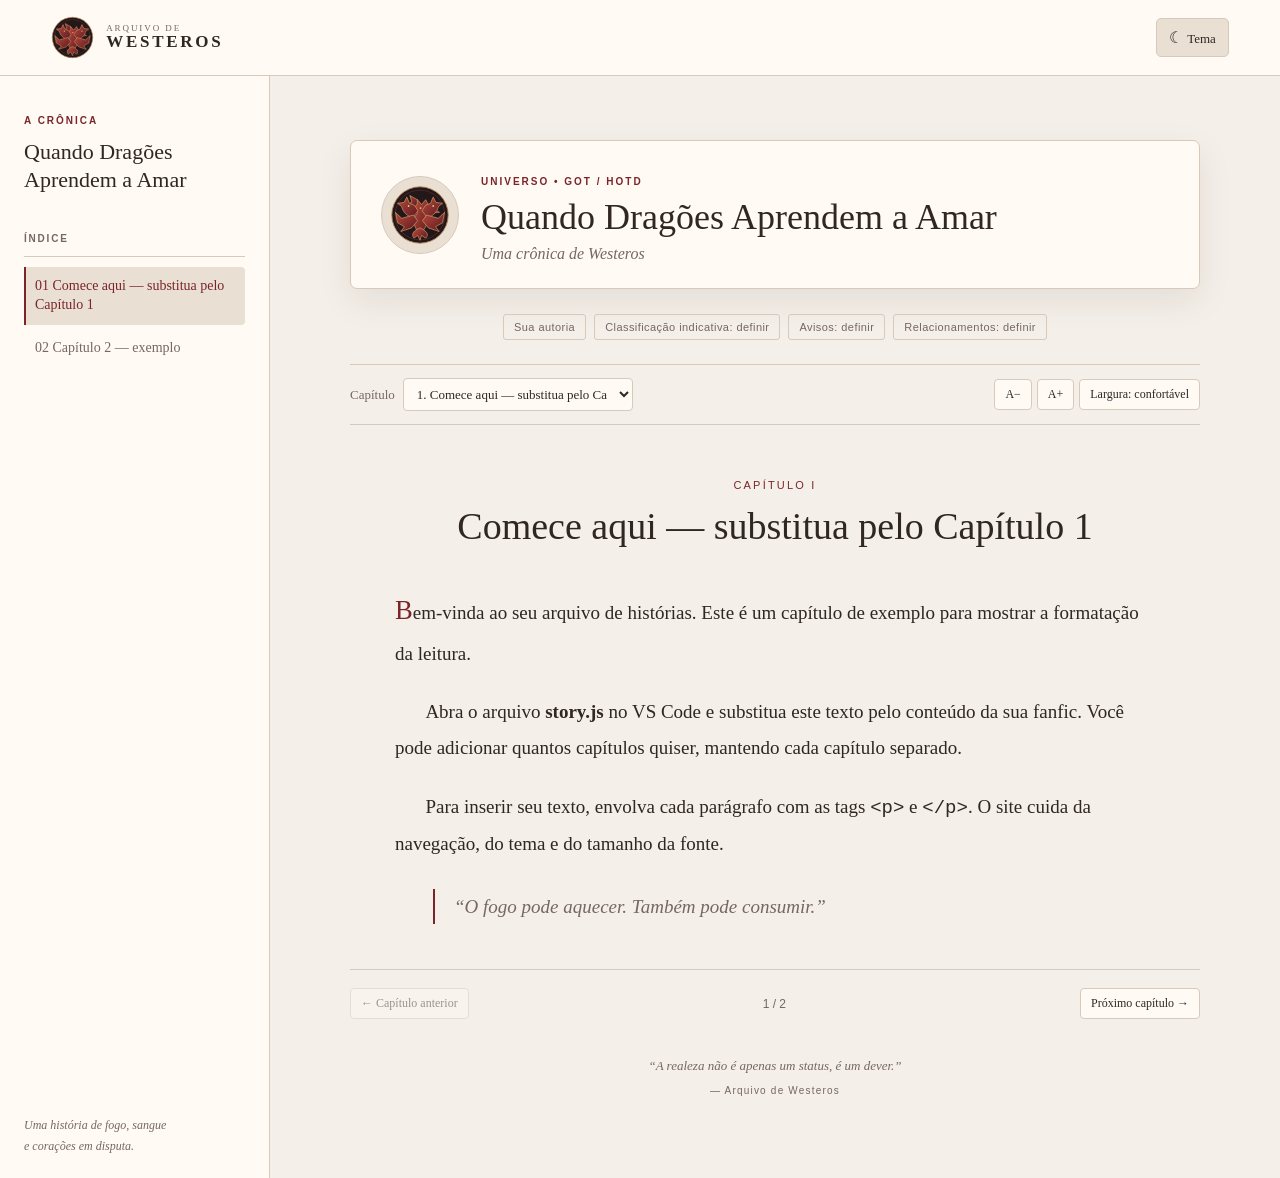
==== saoteros_fic/index.html @ bcd96b98 "fisrt_commit" ====
<!DOCTYPE html>
<html lang="pt-BR">
<head>
  <meta charset="UTF-8">
  <meta name="viewport" content="width=device-width, initial-scale=1.0">
  <meta name="theme-color" content="#241719">
  <meta name="description" content="Uma biblioteca de histórias ambientadas em Westeros.">
  <title>Quando Dragões Aprendem a Amar — Arquivo de Westeros</title>
  <link rel="icon" href="assets/targaryen-sigil.svg" type="image/svg+xml">
  <link rel="stylesheet" href="styles.css">
</head>
<body>
  <header class="site-header">
    <a class="brand" href="#" aria-label="Página inicial">
      <img src="assets/targaryen-sigil.svg" alt="" class="sigil">
      <span><small>ARQUIVO DE</small><strong>WESTEROS</strong></span>
    </a>
    <div class="header-actions">
      <button id="themeToggle" class="icon-button" type="button" aria-label="Alternar tema" title="Alternar tema">☾ <span>Tema</span></button>
      <button id="contentsToggle" class="icon-button mobile-only" type="button" aria-expanded="false">☰ <span>Capítulos</span></button>
    </div>
  </header>

  <main class="layout">
    <aside class="sidebar" id="sidebar">
      <div class="sidebar-heading">
        <span class="eyebrow">A CRÔNICA</span>
        <h2 id="sidebarTitle">Quando Dragões<br>Aprendem a Amar</h2>
      </div>
      <nav aria-label="Capítulos">
        <h3>ÍNDICE</h3>
        <ol id="chapterList" class="chapter-list"></ol>
      </nav>
      <div class="sidebar-foot">Uma história de fogo, sangue<br>e corações em disputa.</div>
    </aside>

    <section class="reading-area">
      <div class="story-banner">
        <div class="banner-symbol"><img src="assets/targaryen-sigil.svg" alt="Emblema estilizado de dragão de três cabeças"></div>
        <div>
          <p class="eyebrow" id="storyFandom">UNIVERSO • GOT / HOTD</p>
          <h1 id="storyTitle">Quando Dragões Aprendem a Amar</h1>
          <p class="story-subtitle" id="storySubtitle">Uma crônica de Westeros</p>
        </div>
      </div>

      <div class="story-meta" id="storyMeta"></div>
      <div class="reader-toolbar">
        <div class="chapter-select-wrap">
          <label for="chapterSelect">Capítulo</label>
          <select id="chapterSelect"></select>
        </div>
        <div class="reading-controls">
          <button id="fontDown" type="button" aria-label="Diminuir fonte">A−</button>
          <button id="fontUp" type="button" aria-label="Aumentar fonte">A+</button>
          <button id="widthToggle" type="button" aria-pressed="false">Largura: confortável</button>
        </div>
      </div>

      <article class="chapter">
        <div class="chapter-kicker" id="chapterKicker">CAPÍTULO I</div>
        <h2 id="chapterTitle">Prólogo</h2>
        <div class="chapter-content" id="chapterContent"></div>
      </article>

      <nav class="chapter-navigation" aria-label="Navegação entre capítulos">
        <button id="prevChapter" type="button">← Capítulo anterior</button>
        <span id="chapterCounter">1 / 1</span>
        <button id="nextChapter" type="button">Próximo capítulo →</button>
      </nav>
      <footer class="reader-footer">“A realeza não é apenas um status, é um dever.”<br><span>— Arquivo de Westeros</span></footer>
    </section>
  </main> 
  <script src="story.js"></script>
  <script src="app.js"></script>
</body>
</html>
---- saoteros_fic/styles.css ----
:root {
  --bg: #f4efe8; --surface: #fffaf3; --surface-2: #e9dfd3; --text: #302725;
  --muted: #766761; --accent: #7b252b; --accent-2: #a44b40; --border: #d8c9bb;
  --shadow: 0 12px 35px rgba(44, 23, 22, .08); --reader-size: 19px;
}
[data-theme="dark"] {
  --bg: #171314; --surface: #211a1b; --surface-2: #2b2223; --text: #e8ddd1;
  --muted: #b5a39a; --accent: #c16a61; --accent-2: #df9587; --border: #493637;
  --shadow: 0 12px 35px rgba(0, 0, 0, .2);
}
* { box-sizing: border-box; }
html { scroll-behavior: smooth; }
body { margin: 0; background: var(--bg); color: var(--text); font-family: Georgia, "Times New Roman", serif; transition: background .2s, color .2s; }
button, select { font: inherit; }
button { cursor: pointer; }
.site-header { height: 76px; display:flex; justify-content:space-between; align-items:center; padding: 0 clamp(18px, 4vw, 56px); background: var(--surface); border-bottom: 1px solid var(--border); }
.brand { display:flex; gap:12px; align-items:center; color:var(--text); text-decoration:none; }
.sigil { width:43px; height:43px; }
.brand span { display:flex; flex-direction:column; line-height:1.05; letter-spacing:.12em; }
.brand small { font-size:9px; color:var(--muted); }
.brand strong { font-size:17px; letter-spacing:.16em; }
.header-actions { display:flex; gap:8px; }
.icon-button { border:1px solid var(--border); background:var(--surface-2); color:var(--text); padding:9px 12px; border-radius:5px; }
.icon-button span { font-size:13px; }
.mobile-only { display:none; }
.layout { display:grid; grid-template-columns: 270px minmax(0, 1fr); max-width:1440px; margin:0 auto; min-height:calc(100vh - 76px); }
.sidebar { background:var(--surface); border-right:1px solid var(--border); padding:34px 24px 24px; display:flex; flex-direction:column; }
.eyebrow { color:var(--accent); font-size:10px; letter-spacing:.2em; font-family:Arial,sans-serif; font-weight:bold; }
.sidebar-heading h2 { font-size:22px; font-weight:normal; line-height:1.25; margin:10px 0 30px; }
.sidebar nav h3 { font-family:Arial,sans-serif; font-size:10px; letter-spacing:.18em; color:var(--muted); border-bottom:1px solid var(--border); padding-bottom:12px; }
.chapter-list { list-style:none; padding:0; margin:0; }
.chapter-list li { margin:4px 0; }
.chapter-list button { width:100%; text-align:left; background:transparent; border:0; border-left:2px solid transparent; color:var(--muted); padding:10px 9px; font-size:14px; line-height:1.35; border-radius:0 4px 4px 0; }
.chapter-list button:hover { color:var(--text); background:var(--surface-2); }
.chapter-list button.active { border-left-color:var(--accent); color:var(--accent); background:var(--surface-2); }
.sidebar-foot { margin-top:auto; padding-top:30px; color:var(--muted); font-size:12px; line-height:1.7; font-style:italic; }
.reading-area { padding:clamp(24px, 5vw, 64px); min-width:0; }
.story-banner { display:flex; align-items:center; gap:22px; max-width:850px; margin:0 auto 25px; padding:25px 30px; background:var(--surface); border:1px solid var(--border); border-radius:7px; box-shadow:var(--shadow); }
.banner-symbol { width:78px; min-width:78px; height:78px; display:grid; place-items:center; border:1px solid var(--border); border-radius:50%; background:var(--surface-2); }
.banner-symbol img { width:60px; height:60px; }
.story-banner h1 { margin:8px 0 7px; font-size:clamp(24px, 3vw, 36px); font-weight:normal; line-height:1.15; }
.story-subtitle { color:var(--muted); margin:0; font-style:italic; }
.story-meta { display:flex; flex-wrap:wrap; gap:8px; justify-content:center; max-width:850px; margin:0 auto 24px; }
.meta-chip { border:1px solid var(--border); color:var(--muted); border-radius:3px; padding:6px 10px; font:11px Arial,sans-serif; letter-spacing:.04em; }
.reader-toolbar { max-width:850px; margin:0 auto; display:flex; justify-content:space-between; align-items:center; gap:12px; padding:13px 0; border-top:1px solid var(--border); border-bottom:1px solid var(--border); }
.chapter-select-wrap { display:flex; align-items:center; gap:8px; color:var(--muted); font-size:13px; }
select { background:var(--surface); color:var(--text); border:1px solid var(--border); padding:7px 9px; border-radius:4px; max-width:230px; }
.reading-controls { display:flex; gap:5px; }
.reading-controls button, .chapter-navigation button { background:var(--surface); color:var(--text); border:1px solid var(--border); border-radius:4px; padding:7px 10px; font-size:12px; }
.reading-controls button:hover, .chapter-navigation button:hover { border-color:var(--accent); color:var(--accent); }
.chapter { max-width:760px; margin:54px auto 35px; }
.wide-reader .chapter { max-width:980px; }
.chapter-kicker { text-align:center; color:var(--accent); font:11px Arial,sans-serif; letter-spacing:.2em; }
.chapter h2 { text-align:center; font-size:clamp(27px, 3vw, 38px); font-weight:normal; margin:13px 0 38px; }
.chapter-content { font-size:var(--reader-size); line-height:1.85; }
.chapter-content p { margin:0 0 1.25em; text-indent:1.6em; }
.chapter-content p:first-child { text-indent:0; }
.chapter-content p:first-child:first-letter { font-size:1.4em; color:var(--accent); }
.chapter-content h3 { font-weight:normal; text-align:center; margin:2em 0 1em; color:var(--accent); }
.chapter-content blockquote { margin:1.5em 2em; color:var(--muted); font-style:italic; border-left:2px solid var(--accent); padding-left:1em; }
.chapter-navigation { max-width:850px; margin:45px auto 0; display:flex; align-items:center; justify-content:space-between; gap:10px; border-top:1px solid var(--border); padding-top:18px; }
.chapter-navigation span { color:var(--muted); font:12px Arial,sans-serif; }
.reader-footer { text-align:center; color:var(--muted); font-style:italic; font-size:13px; line-height:1.8; padding:35px 0 15px; }
.reader-footer span { font:10px Arial,sans-serif; letter-spacing:.12em; }
@media (max-width: 800px) {
  .layout { grid-template-columns:1fr; }
  .sidebar { display:none; position:absolute; z-index:5; left:0; right:0; top:76px; max-height:70vh; overflow:auto; border-right:0; border-bottom:1px solid var(--border); box-shadow:var(--shadow); }
  .sidebar.open { display:flex; }
  .mobile-only { display:inline-block; }
  .reading-area { padding:22px 16px; }
  .story-banner { padding:20px; gap:14px; }
  .banner-symbol { width:58px; min-width:58px; height:58px; }
  .banner-symbol img { width:46px; height:46px; }
  .reader-toolbar { align-items:flex-start; flex-direction:column; }
  .reading-controls { flex-wrap:wrap; }
  .chapter { margin-top:38px; }
  .chapter-navigation button { max-width:44%; }
}
@media (max-width:430px) {
  .brand strong { font-size:14px; }
  .brand .sigil { width:35px; height:35px; }
  .story-banner { align-items:flex-start; }
  .banner-symbol { display:none; }
  .chapter-select-wrap { flex-wrap:wrap; }
}
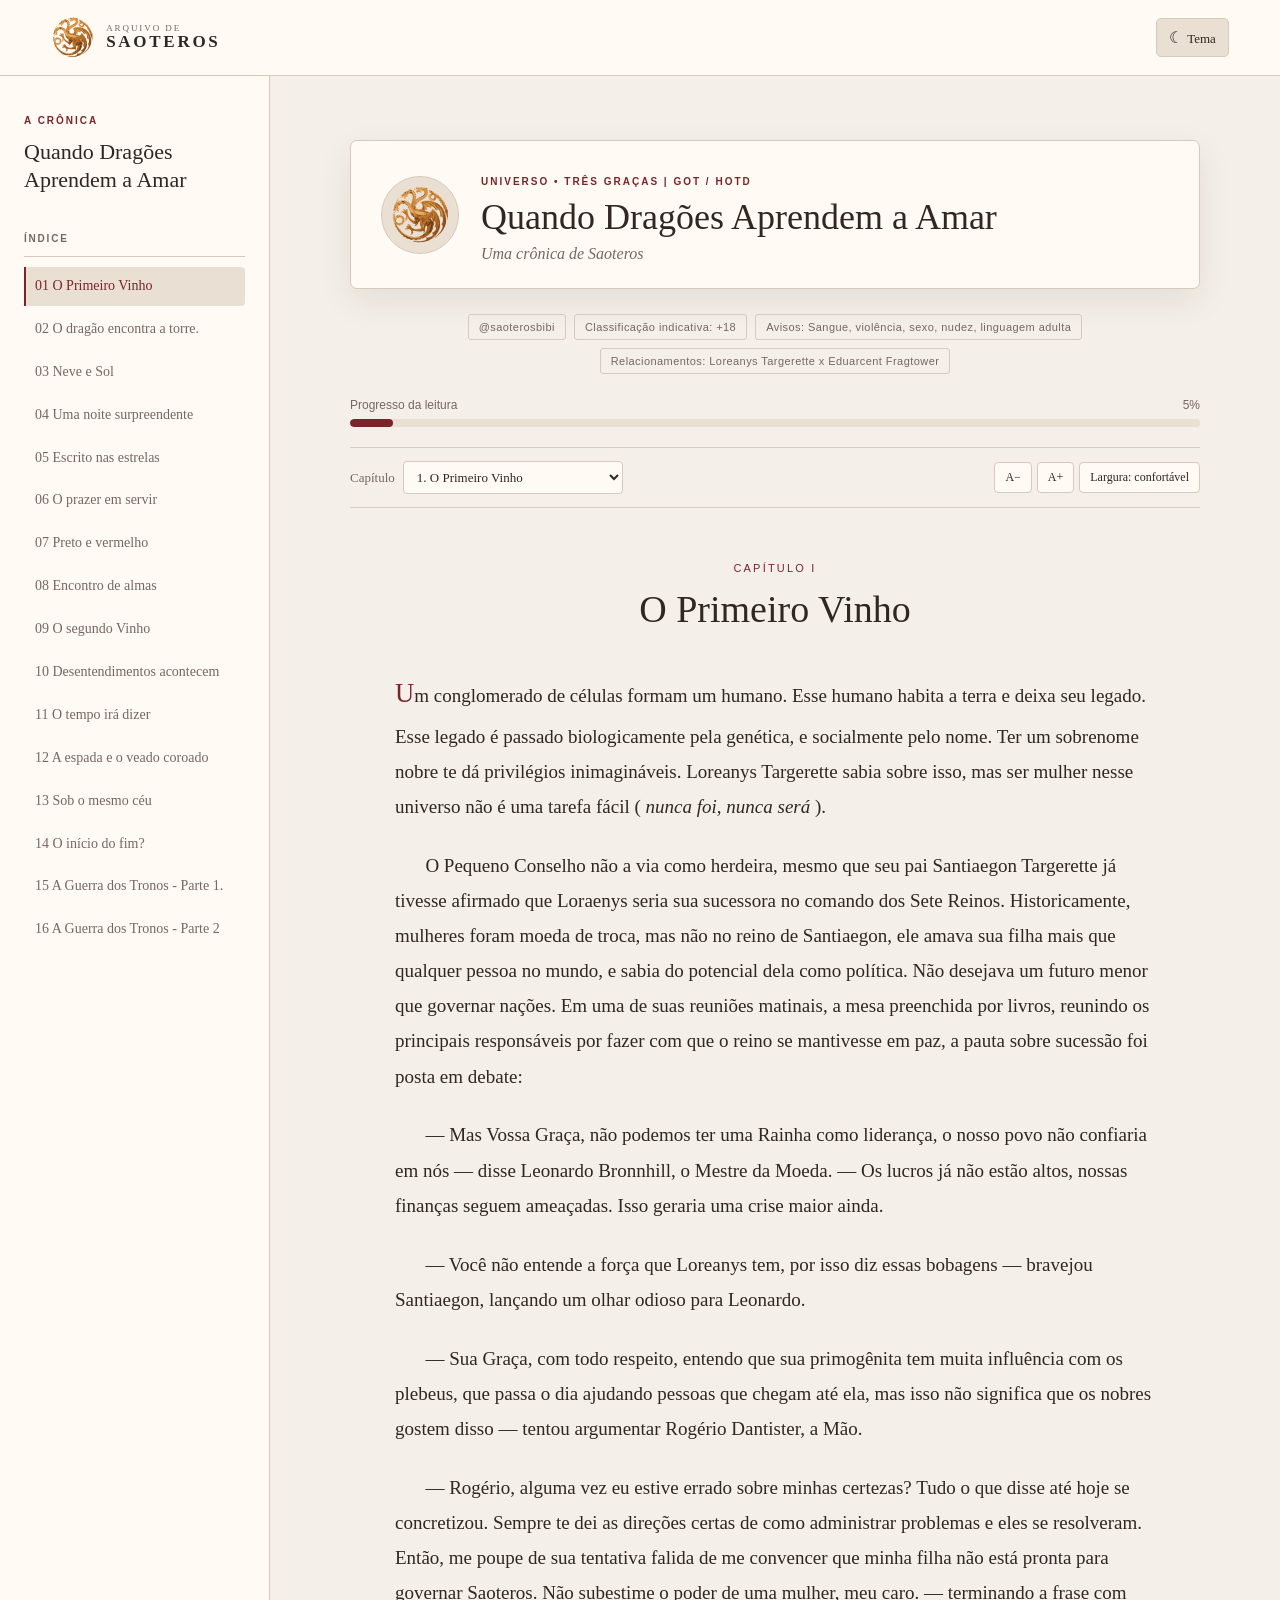
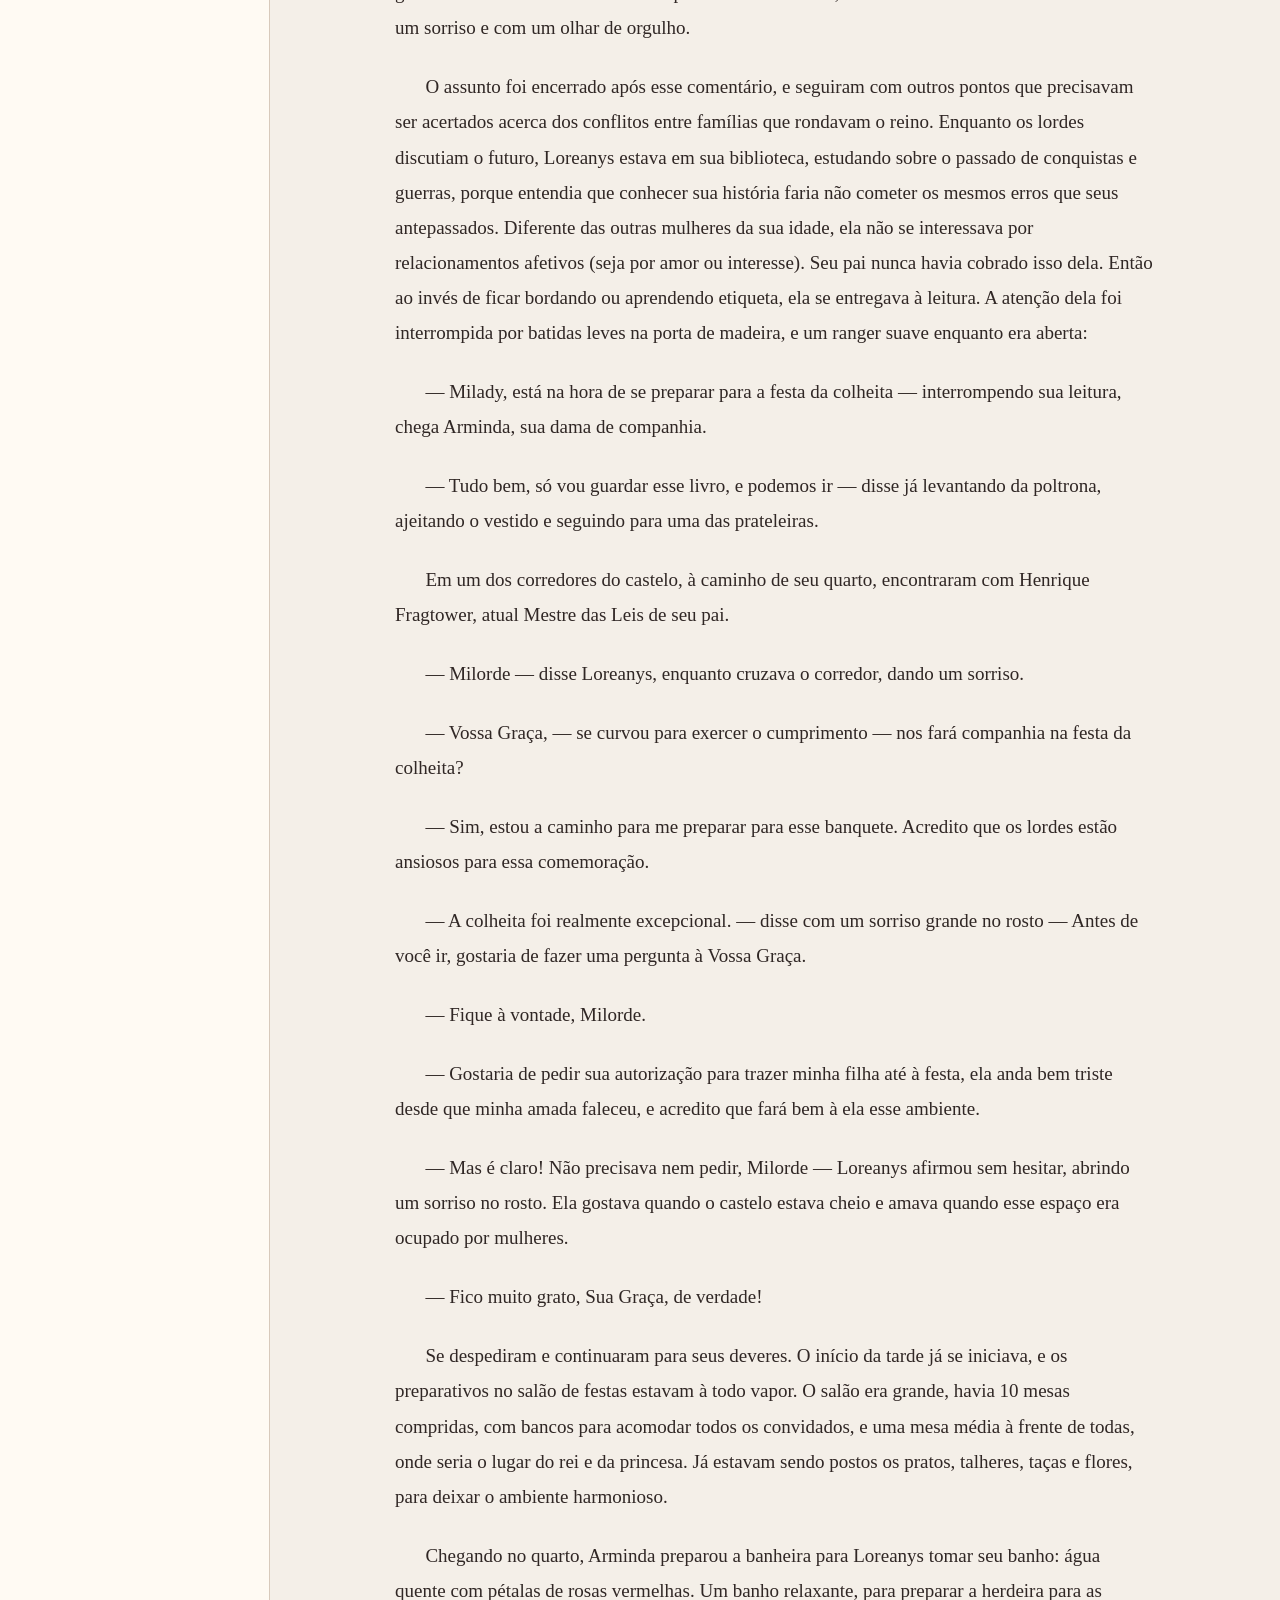
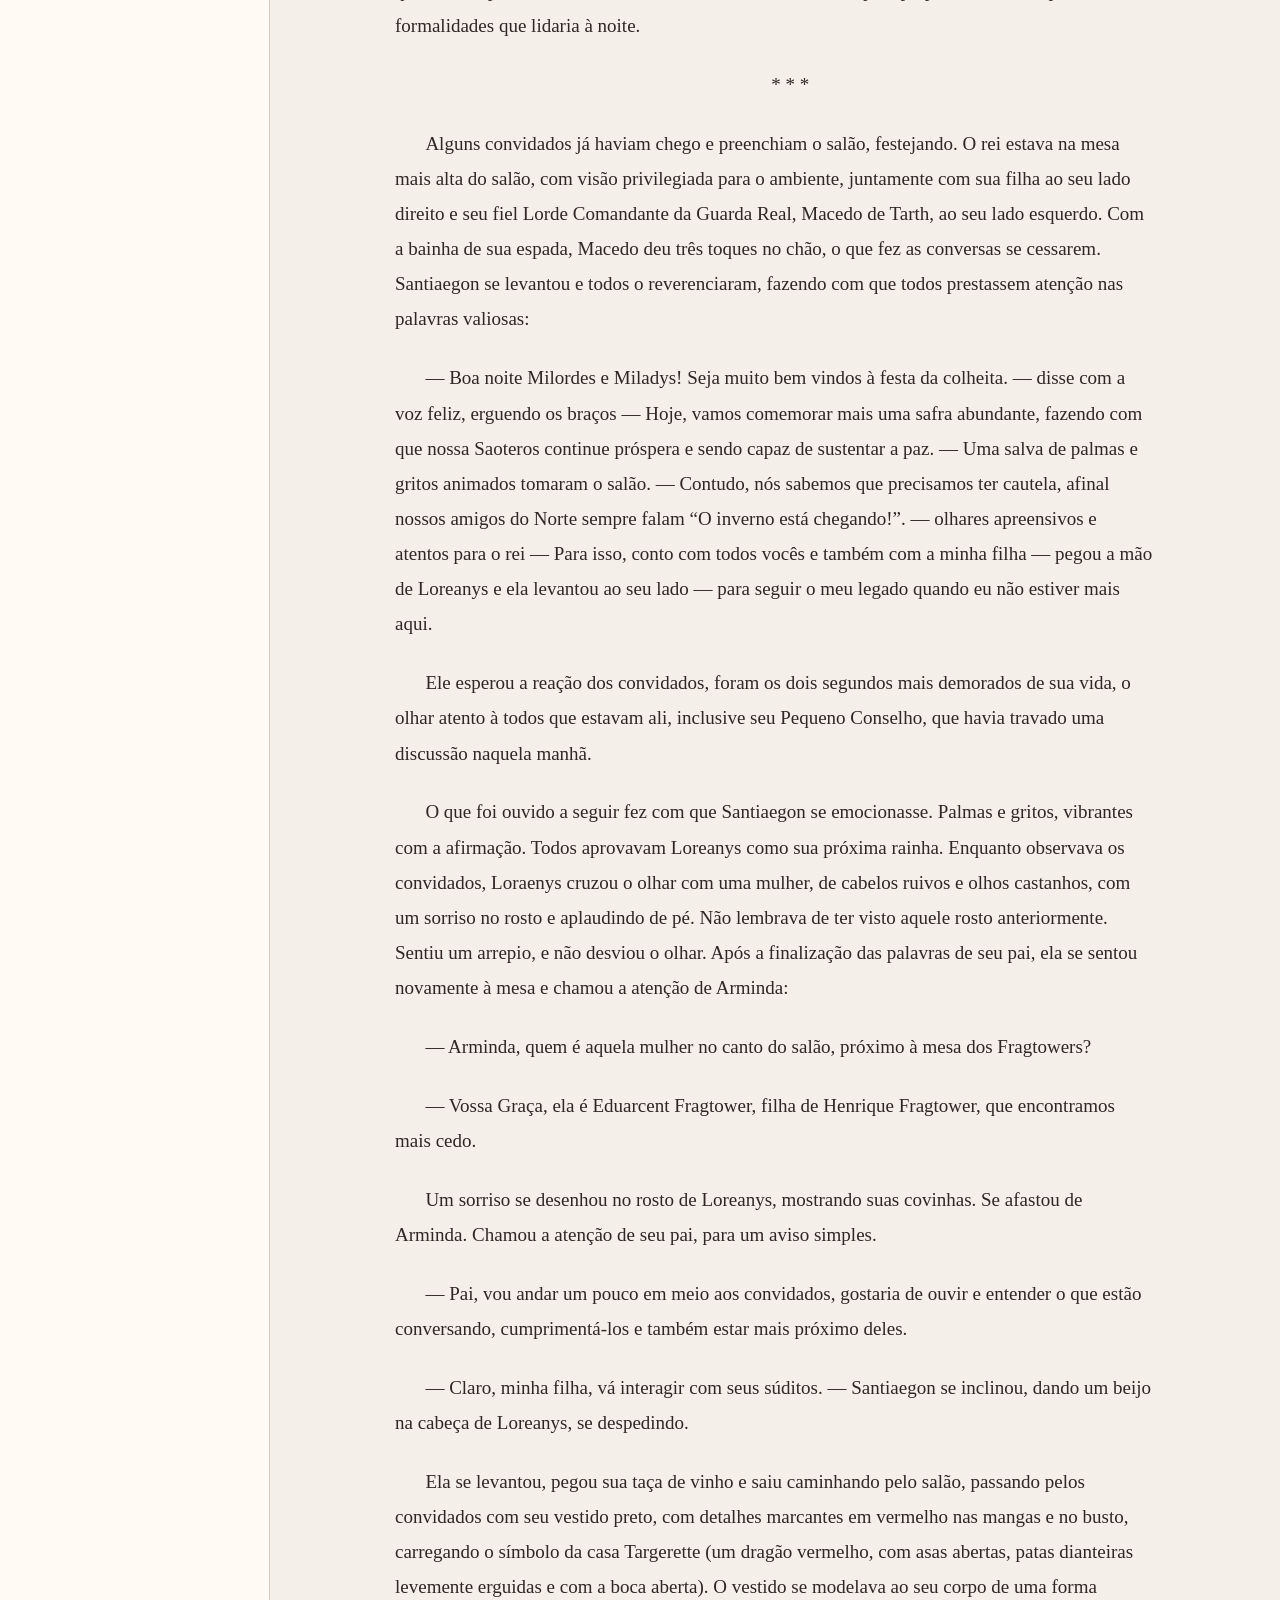
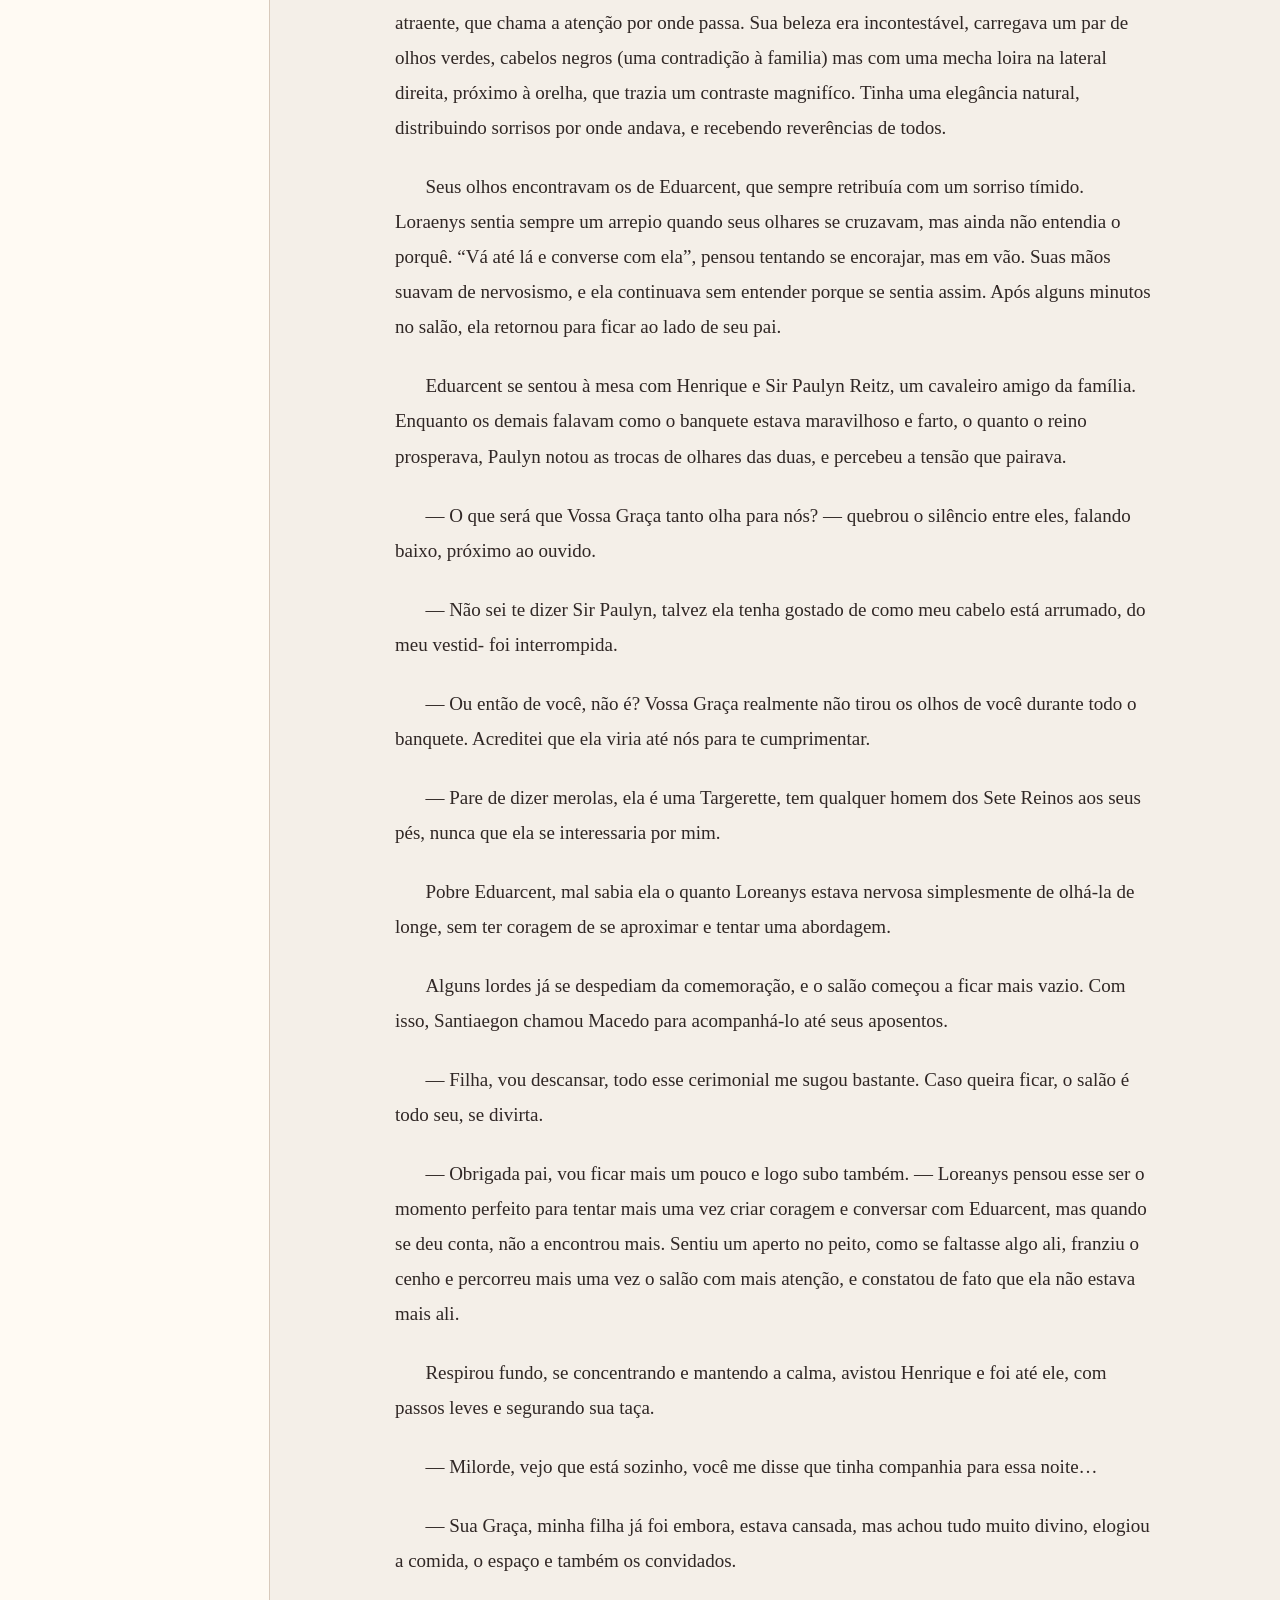
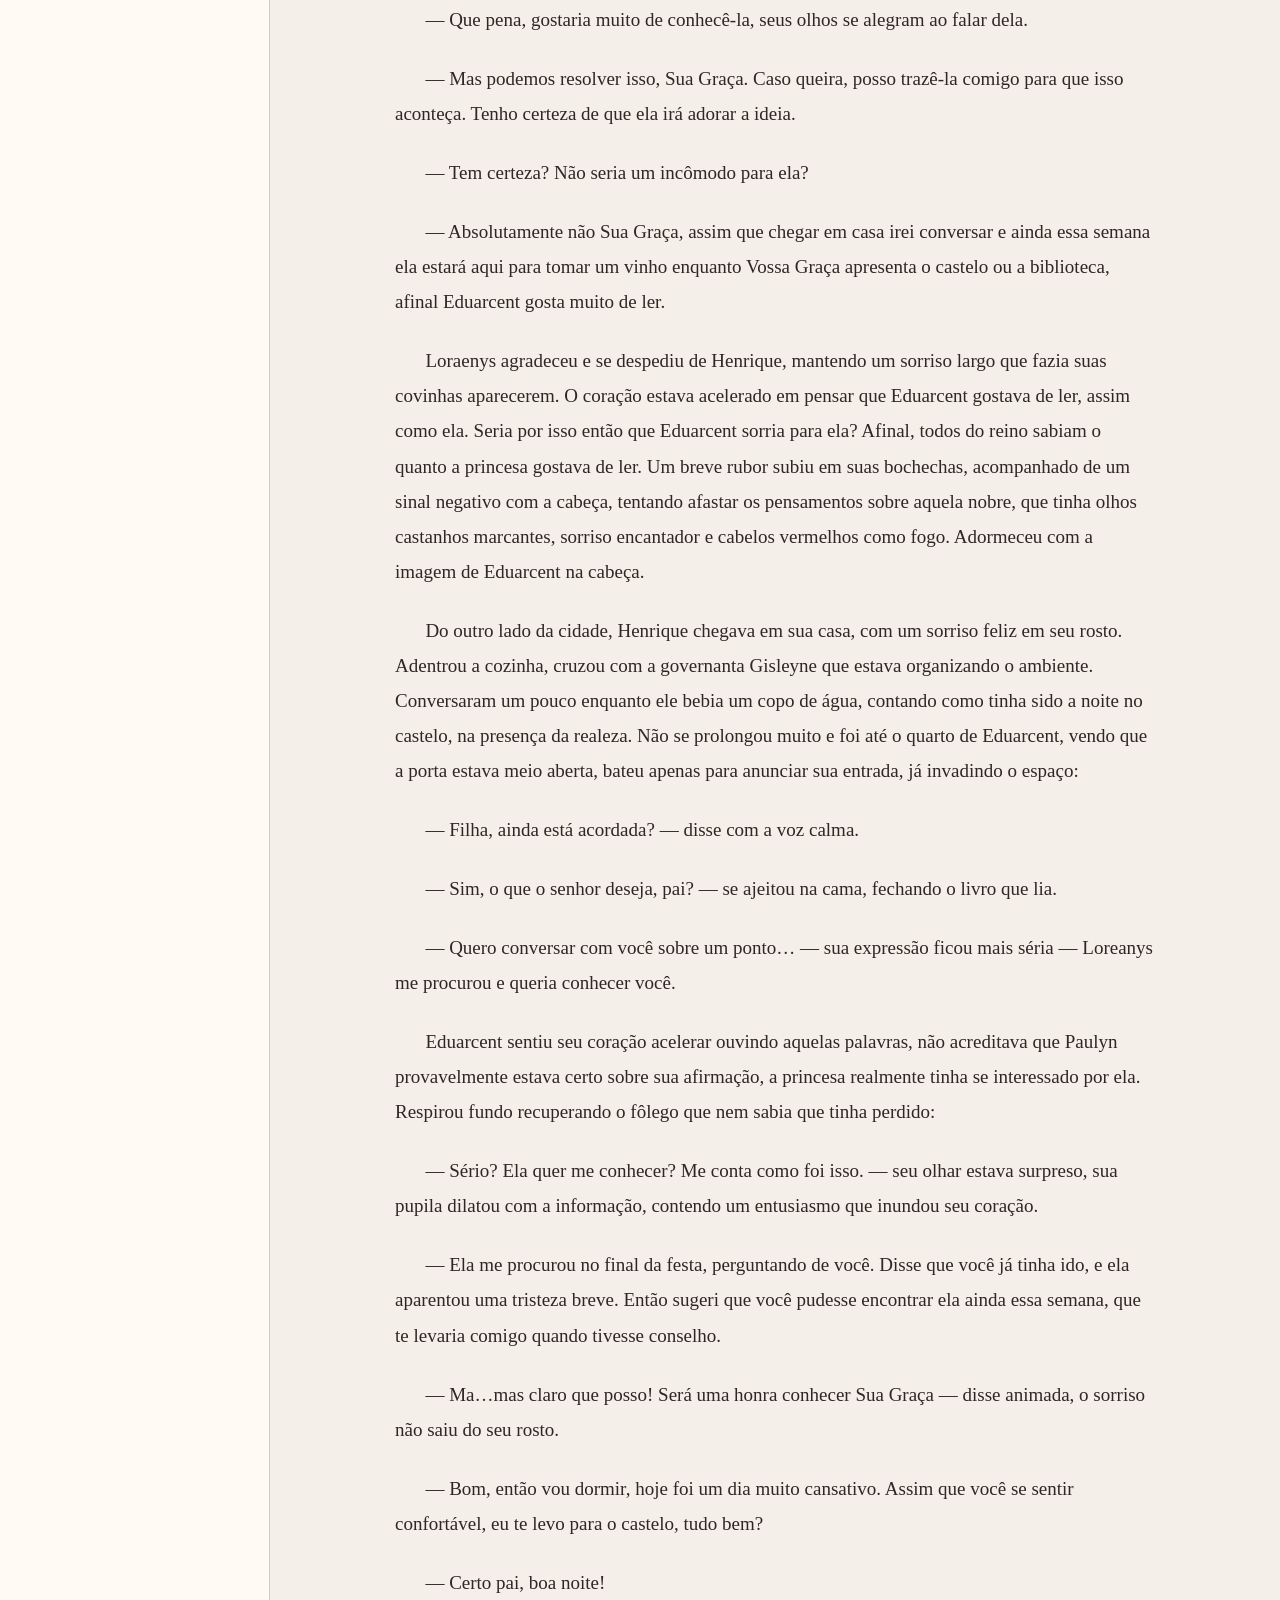
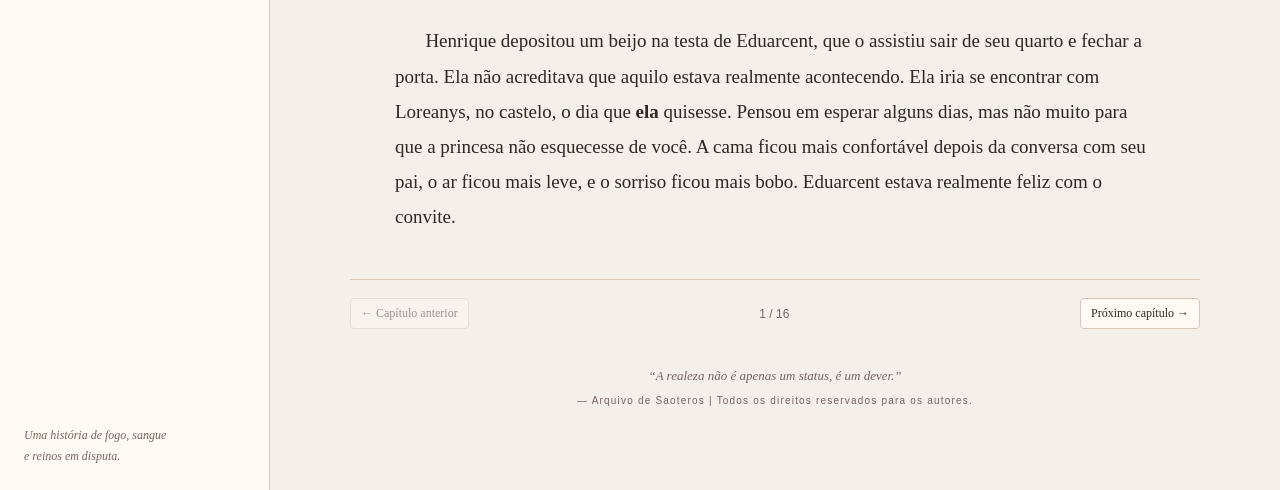
==== commit 9fae63b0: "Commitinicial" ====
--- a/saoteros_fic/index.html
+++ b/saoteros_fic/index.html
@@ -4,8 +4,8 @@
   <meta charset="UTF-8">
   <meta name="viewport" content="width=device-width, initial-scale=1.0">
   <meta name="theme-color" content="#241719">
-  <meta name="description" content="Uma biblioteca de histórias ambientadas em Westeros.">
-  <title>Quando Dragões Aprendem a Amar — Arquivo de Westeros</title>
+  <meta name="description" content="Uma biblioteca de histórias ambientadas em Saoteros.">
+  <title>Quando Dragões Aprendem a Amar — Arquivo de Saoteros</title>
   <link rel="icon" href="assets/targaryen-sigil.svg" type="image/svg+xml">
   <link rel="stylesheet" href="styles.css">
 </head>
@@ -13,7 +13,7 @@
   <header class="site-header">
     <a class="brand" href="#" aria-label="Página inicial">
       <img src="assets/targaryen-sigil.svg" alt="" class="sigil">
-      <span><small>ARQUIVO DE</small><strong>WESTEROS</strong></span>
+      <span><small>ARQUIVO DE</small><strong>SAOTEROS</strong></span>
     </a>
     <div class="header-actions">
       <button id="themeToggle" class="icon-button" type="button" aria-label="Alternar tema" title="Alternar tema">☾ <span>Tema</span></button>
@@ -31,20 +31,27 @@
         <h3>ÍNDICE</h3>
         <ol id="chapterList" class="chapter-list"></ol>
       </nav>
-      <div class="sidebar-foot">Uma história de fogo, sangue<br>e corações em disputa.</div>
+      <div class="sidebar-foot">Uma história de fogo, sangue<br>e reinos em disputa.</div>
     </aside>
 
     <section class="reading-area">
       <div class="story-banner">
         <div class="banner-symbol"><img src="assets/targaryen-sigil.svg" alt="Emblema estilizado de dragão de três cabeças"></div>
         <div>
-          <p class="eyebrow" id="storyFandom">UNIVERSO • GOT / HOTD</p>
+          <p class="eyebrow" id="storyFandom">UNIVERSO • TRÊS GRAÇAS | GOT / HOTD</p>
           <h1 id="storyTitle">Quando Dragões Aprendem a Amar</h1>
-          <p class="story-subtitle" id="storySubtitle">Uma crônica de Westeros</p>
+          <p class="story-subtitle" id="storySubtitle">Uma crônica de Saoteros</p>
         </div>
       </div>
 
       <div class="story-meta" id="storyMeta"></div>
+      <section class="reading-progress" aria-label="Progresso geral da leitura">
+        <div class="reading-progress-label">
+          <span>Progresso da leitura</span>
+          <span id="readingProgressValue">0%</span>
+        </div>
+        <progress id="readingProgressBar" max="100" value="0" aria-label="Progresso geral da leitura">0%</progress>
+      </section>
       <div class="reader-toolbar">
         <div class="chapter-select-wrap">
           <label for="chapterSelect">Capítulo</label>
@@ -68,7 +75,7 @@
         <span id="chapterCounter">1 / 1</span>
         <button id="nextChapter" type="button">Próximo capítulo →</button>
       </nav>
-      <footer class="reader-footer">“A realeza não é apenas um status, é um dever.”<br><span>— Arquivo de Westeros</span></footer>
+      <footer class="reader-footer">“A realeza não é apenas um status, é um dever.”<br><span>— Arquivo de Saoteros | Todos os direitos reservados para os autores.</span></footer>
     </section>
   </main> 
   <script src="story.js"></script>
--- a/saoteros_fic/styles.css
+++ b/saoteros_fic/styles.css
@@ -42,6 +42,12 @@
 .story-subtitle { color:var(--muted); margin:0; font-style:italic; }
 .story-meta { display:flex; flex-wrap:wrap; gap:8px; justify-content:center; max-width:850px; margin:0 auto 24px; }
 .meta-chip { border:1px solid var(--border); color:var(--muted); border-radius:3px; padding:6px 10px; font:11px Arial,sans-serif; letter-spacing:.04em; }
+.reading-progress { max-width:850px; margin:0 auto 20px; }
+.reading-progress-label { display:flex; justify-content:space-between; margin-bottom:7px; color:var(--muted); font:12px Arial,sans-serif; }
+.reading-progress progress { display:block; width:100%; height:8px; overflow:hidden; appearance:none; border:0; border-radius:8px; background:var(--surface-2); }
+.reading-progress progress::-webkit-progress-bar { background:var(--surface-2); border-radius:8px; }
+.reading-progress progress::-webkit-progress-value { background:var(--accent); border-radius:8px; transition:width .2s ease; }
+.reading-progress progress::-moz-progress-bar { background:var(--accent); border-radius:8px; }
 .reader-toolbar { max-width:850px; margin:0 auto; display:flex; justify-content:space-between; align-items:center; gap:12px; padding:13px 0; border-top:1px solid var(--border); border-bottom:1px solid var(--border); }
 .chapter-select-wrap { display:flex; align-items:center; gap:8px; color:var(--muted); font-size:13px; }
 select { background:var(--surface); color:var(--text); border:1px solid var(--border); padding:7px 9px; border-radius:4px; max-width:230px; }
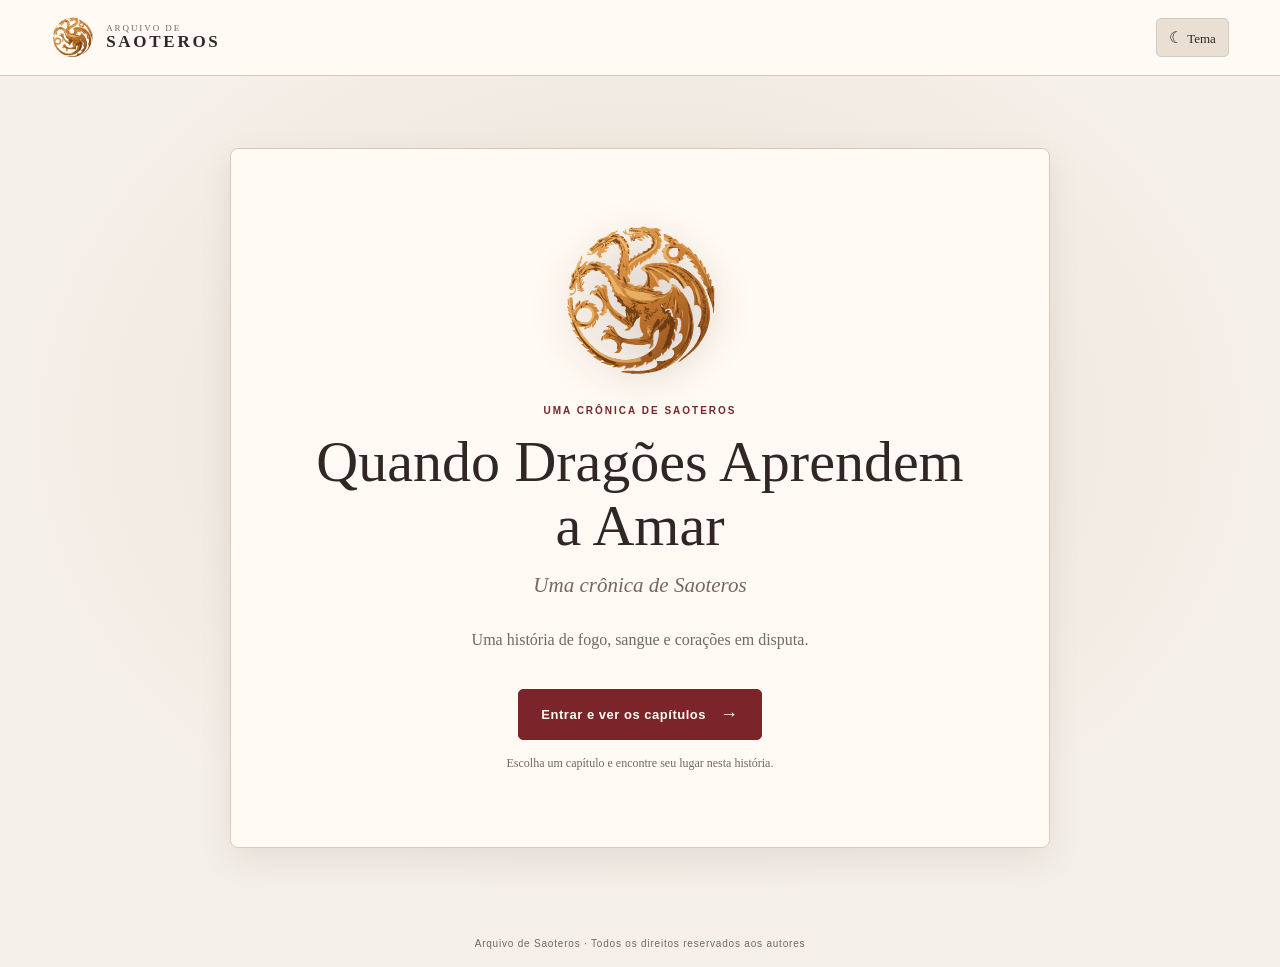
==== commit 0de6f830: "Melhorias e adição de Home" ====
--- a/saoteros_fic/index.html
+++ b/saoteros_fic/index.html
@@ -4,81 +4,36 @@
   <meta charset="UTF-8">
   <meta name="viewport" content="width=device-width, initial-scale=1.0">
   <meta name="theme-color" content="#241719">
-  <meta name="description" content="Uma biblioteca de histórias ambientadas em Saoteros.">
-  <title>Quando Dragões Aprendem a Amar — Arquivo de Saoteros</title>
+  <meta name="description" content="Entre no Arquivo de Saoteros e leia Quando Dragões Aprendem a Amar.">
+  <title>Arquivo de Saoteros</title>
   <link rel="icon" href="assets/targaryen-sigil.svg" type="image/svg+xml">
   <link rel="stylesheet" href="styles.css">
 </head>
-<body>
+<body class="home-page">
   <header class="site-header">
-    <a class="brand" href="#" aria-label="Página inicial">
+    <a class="brand" href="index.html" aria-label="Página inicial">
       <img src="assets/targaryen-sigil.svg" alt="" class="sigil">
       <span><small>ARQUIVO DE</small><strong>SAOTEROS</strong></span>
     </a>
     <div class="header-actions">
       <button id="themeToggle" class="icon-button" type="button" aria-label="Alternar tema" title="Alternar tema">☾ <span>Tema</span></button>
-      <button id="contentsToggle" class="icon-button mobile-only" type="button" aria-expanded="false">☰ <span>Capítulos</span></button>
     </div>
   </header>
 
-  <main class="layout">
-    <aside class="sidebar" id="sidebar">
-      <div class="sidebar-heading">
-        <span class="eyebrow">A CRÔNICA</span>
-        <h2 id="sidebarTitle">Quando Dragões<br>Aprendem a Amar</h2>
-      </div>
-      <nav aria-label="Capítulos">
-        <h3>ÍNDICE</h3>
-        <ol id="chapterList" class="chapter-list"></ol>
-      </nav>
-      <div class="sidebar-foot">Uma história de fogo, sangue<br>e reinos em disputa.</div>
-    </aside>
+  <main class="home-main">
+    <section class="home-card" aria-labelledby="homeTitle">
+      <img class="home-sigil" src="assets/targaryen-sigil.svg" alt="Símbolo do Arquivo de Saoteros">
+      <p class="eyebrow">UMA CRÔNICA DE SAOTEROS</p>
+      <h1 id="homeTitle">Quando Dragões Aprendem a Amar</h1>
+      <p class="home-subtitle" id="homeSubtitle">Uma crônica de Saoteros</p>
+      <p class="home-summary" id="homeSummary">Uma história de fogo, sangue e corações em disputa.</p>
+      <a class="home-cta" href="chapters.html">Entrar e ver os capítulos <span aria-hidden="true">→</span></a>
+      <p class="home-note">Escolha um capítulo e encontre seu lugar nesta história.</p>
+    </section>
+  </main>
+  <footer class="home-footer">Arquivo de Saoteros · Todos os direitos reservados aos autores</footer>
 
-    <section class="reading-area">
-      <div class="story-banner">
-        <div class="banner-symbol"><img src="assets/targaryen-sigil.svg" alt="Emblema estilizado de dragão de três cabeças"></div>
-        <div>
-          <p class="eyebrow" id="storyFandom">UNIVERSO • TRÊS GRAÇAS | GOT / HOTD</p>
-          <h1 id="storyTitle">Quando Dragões Aprendem a Amar</h1>
-          <p class="story-subtitle" id="storySubtitle">Uma crônica de Saoteros</p>
-        </div>
-      </div>
-
-      <div class="story-meta" id="storyMeta"></div>
-      <section class="reading-progress" aria-label="Progresso geral da leitura">
-        <div class="reading-progress-label">
-          <span>Progresso da leitura</span>
-          <span id="readingProgressValue">0%</span>
-        </div>
-        <progress id="readingProgressBar" max="100" value="0" aria-label="Progresso geral da leitura">0%</progress>
-      </section>
-      <div class="reader-toolbar">
-        <div class="chapter-select-wrap">
-          <label for="chapterSelect">Capítulo</label>
-          <select id="chapterSelect"></select>
-        </div>
-        <div class="reading-controls">
-          <button id="fontDown" type="button" aria-label="Diminuir fonte">A−</button>
-          <button id="fontUp" type="button" aria-label="Aumentar fonte">A+</button>
-          <button id="widthToggle" type="button" aria-pressed="false">Largura: confortável</button>
-        </div>
-      </div>
-
-      <article class="chapter">
-        <div class="chapter-kicker" id="chapterKicker">CAPÍTULO I</div>
-        <h2 id="chapterTitle">Prólogo</h2>
-        <div class="chapter-content" id="chapterContent"></div>
-      </article>
-
-      <nav class="chapter-navigation" aria-label="Navegação entre capítulos">
-        <button id="prevChapter" type="button">← Capítulo anterior</button>
-        <span id="chapterCounter">1 / 1</span>
-        <button id="nextChapter" type="button">Próximo capítulo →</button>
-      </nav>
-      <footer class="reader-footer">“A realeza não é apenas um status, é um dever.”<br><span>— Arquivo de Saoteros | Todos os direitos reservados para os autores.</span></footer>
-    </section>
-  </main> 
   <script src="story.js"></script>
-  <script src="app.js"></script>
+  <script src="home.js"></script>
 </body>
 </html>
--- a/saoteros_fic/styles.css
+++ b/saoteros_fic/styles.css
@@ -34,6 +34,20 @@
 .chapter-list button:hover { color:var(--text); background:var(--surface-2); }
 .chapter-list button.active { border-left-color:var(--accent); color:var(--accent); background:var(--surface-2); }
 .sidebar-foot { margin-top:auto; padding-top:30px; color:var(--muted); font-size:12px; line-height:1.7; font-style:italic; }
+.home-page { min-height:100vh; display:flex; flex-direction:column; }
+.home-main { flex:1; display:grid; place-items:center; padding:clamp(24px, 6vw, 72px); background:radial-gradient(ellipse at 50% 42%, var(--surface-2), var(--bg) 68%); }
+.home-card { width:min(100%, 820px); padding:clamp(34px, 7vw, 76px); text-align:center; background:var(--surface); border:1px solid var(--border); border-radius:8px; box-shadow:var(--shadow); }
+.home-sigil { width:clamp(108px, 17vw, 160px); height:auto; margin:0 auto 24px; filter:drop-shadow(0 8px 18px rgba(44, 23, 22, .18)); }
+.home-card > .eyebrow { margin:0 0 14px; }
+.home-card h1 { max-width:680px; margin:0 auto; font-size:clamp(34px, 6vw, 58px); font-weight:normal; line-height:1.1; }
+.home-subtitle { margin:16px 0 0; color:var(--muted); font-style:italic; font-size:clamp(17px, 2vw, 21px); }
+.home-summary { max-width:530px; margin:28px auto 0; color:var(--muted); font-size:16px; line-height:1.8; }
+.home-cta { display:inline-flex; align-items:center; gap:14px; margin:34px auto 0; padding:14px 22px; background:var(--accent); color:#fffaf3; border:1px solid var(--accent); border-radius:5px; text-decoration:none; font: bold 13px Arial,sans-serif; letter-spacing:.04em; transition:background .2s, transform .2s; }
+.home-cta:hover { background:var(--accent-2); transform:translateY(-2px); }
+.home-cta:focus-visible { outline:3px solid var(--accent-2); outline-offset:3px; }
+.home-cta span { font-size:18px; }
+.home-note { margin:16px 0 0; color:var(--muted); font-size:12px; }
+.home-footer { padding:18px; color:var(--muted); text-align:center; font:10px Arial,sans-serif; letter-spacing:.08em; }
 .reading-area { padding:clamp(24px, 5vw, 64px); min-width:0; }
 .story-banner { display:flex; align-items:center; gap:22px; max-width:850px; margin:0 auto 25px; padding:25px 30px; background:var(--surface); border:1px solid var(--border); border-radius:7px; box-shadow:var(--shadow); }
 .banner-symbol { width:78px; min-width:78px; height:78px; display:grid; place-items:center; border:1px solid var(--border); border-radius:50%; background:var(--surface-2); }
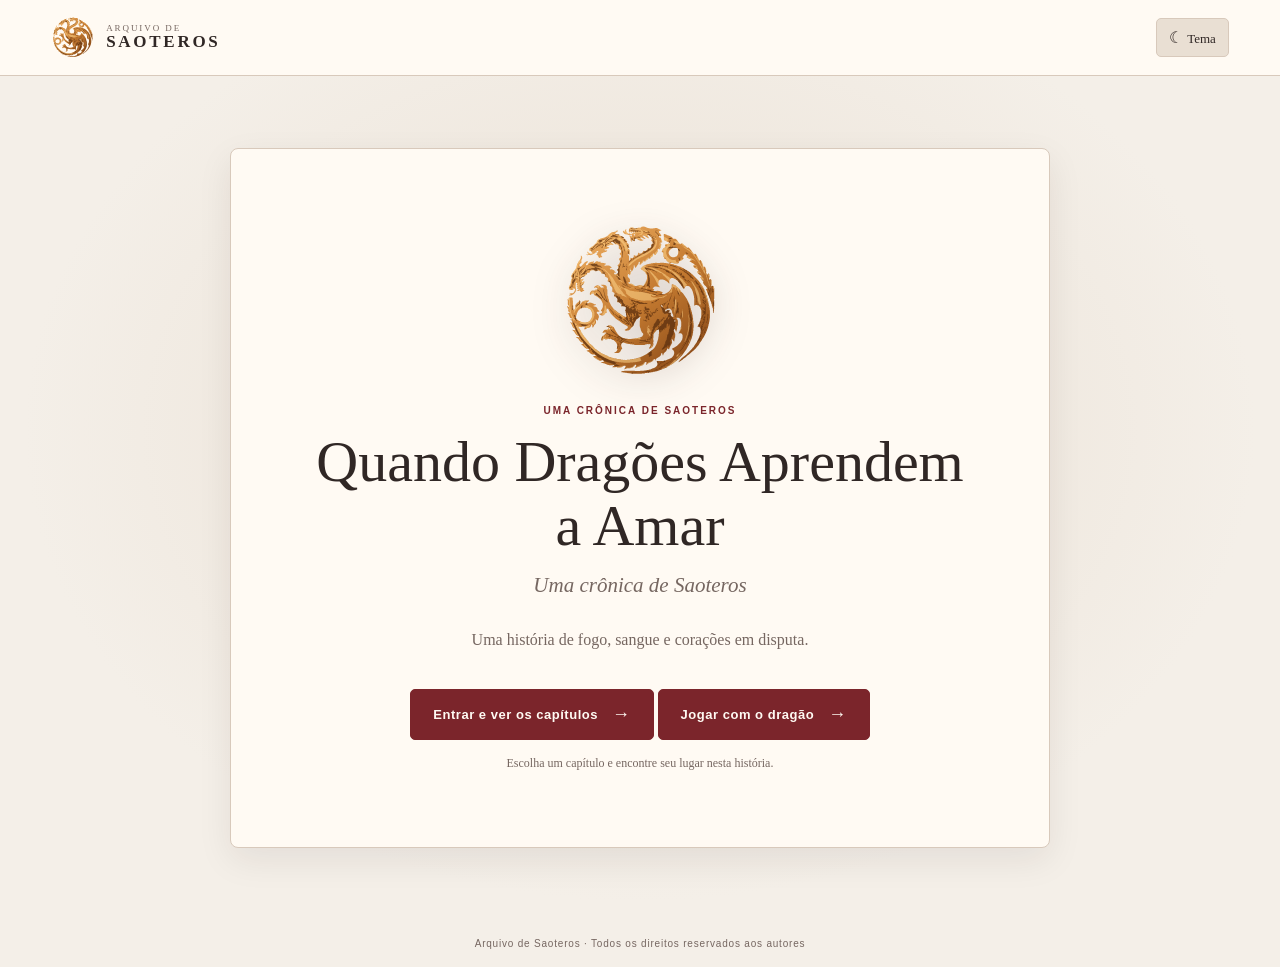
==== commit 91032d69: "Jogo do Dragão" ====
--- a/saoteros_fic/index.html
+++ b/saoteros_fic/index.html
@@ -1,39 +1,65 @@
-<!DOCTYPE html>
+<!doctype html>
 <html lang="pt-BR">
-<head>
-  <meta charset="UTF-8">
-  <meta name="viewport" content="width=device-width, initial-scale=1.0">
-  <meta name="theme-color" content="#241719">
-  <meta name="description" content="Entre no Arquivo de Saoteros e leia Quando Dragões Aprendem a Amar.">
-  <title>Arquivo de Saoteros</title>
-  <link rel="icon" href="assets/targaryen-sigil.svg" type="image/svg+xml">
-  <link rel="stylesheet" href="styles.css">
-</head>
-<body class="home-page">
-  <header class="site-header">
-    <a class="brand" href="index.html" aria-label="Página inicial">
-      <img src="assets/targaryen-sigil.svg" alt="" class="sigil">
-      <span><small>ARQUIVO DE</small><strong>SAOTEROS</strong></span>
-    </a>
-    <div class="header-actions">
-      <button id="themeToggle" class="icon-button" type="button" aria-label="Alternar tema" title="Alternar tema">☾ <span>Tema</span></button>
-    </div>
-  </header>
+  <head>
+    <meta charset="UTF-8" />
+    <meta name="viewport" content="width=device-width, initial-scale=1.0" />
+    <meta name="theme-color" content="#241719" />
+    <meta
+      name="description"
+      content="Entre no Arquivo de Saoteros e leia Quando Dragões Aprendem a Amar."
+    />
+    <title>Arquivo de Saoteros</title>
+    <link rel="icon" href="assets/targaryen-sigil.svg" type="image/svg+xml" />
+    <link rel="stylesheet" href="styles.css" />
+  </head>
+  <body class="home-page">
+    <header class="site-header">
+      <a class="brand" href="index.html" aria-label="Página inicial">
+        <img src="assets/targaryen-sigil.svg" alt="" class="sigil" />
+        <span><small>ARQUIVO DE</small><strong>SAOTEROS</strong></span>
+      </a>
+      <div class="header-actions">
+        <button
+          id="themeToggle"
+          class="icon-button"
+          type="button"
+          aria-label="Alternar tema"
+          title="Alternar tema"
+        >
+          ☾ <span>Tema</span>
+        </button>
+      </div>
+    </header>
 
-  <main class="home-main">
-    <section class="home-card" aria-labelledby="homeTitle">
-      <img class="home-sigil" src="assets/targaryen-sigil.svg" alt="Símbolo do Arquivo de Saoteros">
-      <p class="eyebrow">UMA CRÔNICA DE SAOTEROS</p>
-      <h1 id="homeTitle">Quando Dragões Aprendem a Amar</h1>
-      <p class="home-subtitle" id="homeSubtitle">Uma crônica de Saoteros</p>
-      <p class="home-summary" id="homeSummary">Uma história de fogo, sangue e corações em disputa.</p>
-      <a class="home-cta" href="chapters.html">Entrar e ver os capítulos <span aria-hidden="true">→</span></a>
-      <p class="home-note">Escolha um capítulo e encontre seu lugar nesta história.</p>
-    </section>
-  </main>
-  <footer class="home-footer">Arquivo de Saoteros · Todos os direitos reservados aos autores</footer>
+    <main class="home-main">
+      <section class="home-card" aria-labelledby="homeTitle">
+        <img
+          class="home-sigil"
+          src="assets/targaryen-sigil.svg"
+          alt="Símbolo do Arquivo de Saoteros"
+        />
+        <p class="eyebrow">UMA CRÔNICA DE SAOTEROS</p>
+        <h1 id="homeTitle">Quando Dragões Aprendem a Amar</h1>
+        <p class="home-subtitle" id="homeSubtitle">Uma crônica de Saoteros</p>
+        <p class="home-summary" id="homeSummary">
+          Uma história de fogo, sangue e corações em disputa.
+        </p>
+        <a class="home-cta" href="chapters.html"
+          >Entrar e ver os capítulos <span aria-hidden="true">→</span></a
+        >
+        <a class="home-cta" href="game.html">
+          Jogar com o dragão <span aria-hidden="true">→</span>
+        </a>
+        <p class="home-note">
+          Escolha um capítulo e encontre seu lugar nesta história.
+        </p>
+      </section>
+    </main>
+    <footer class="home-footer">
+      Arquivo de Saoteros · Todos os direitos reservados aos autores
+    </footer>
 
-  <script src="story.js"></script>
-  <script src="home.js"></script>
-</body>
+    <script src="story.js"></script>
+    <script src="home.js"></script>
+  </body>
 </html>
--- a/saoteros_fic/styles.css
+++ b/saoteros_fic/styles.css
@@ -1,105 +1,738 @@
 :root {
-  --bg: #f4efe8; --surface: #fffaf3; --surface-2: #e9dfd3; --text: #302725;
-  --muted: #766761; --accent: #7b252b; --accent-2: #a44b40; --border: #d8c9bb;
-  --shadow: 0 12px 35px rgba(44, 23, 22, .08); --reader-size: 19px;
+  --bg: #f4efe8;
+  --surface: #fffaf3;
+  --surface-2: #e9dfd3;
+  --text: #302725;
+  --muted: #766761;
+  --accent: #7b252b;
+  --accent-2: #a44b40;
+  --border: #d8c9bb;
+  --shadow: 0 12px 35px rgba(44, 23, 22, 0.08);
+  --reader-size: 19px;
 }
 [data-theme="dark"] {
-  --bg: #171314; --surface: #211a1b; --surface-2: #2b2223; --text: #e8ddd1;
-  --muted: #b5a39a; --accent: #c16a61; --accent-2: #df9587; --border: #493637;
-  --shadow: 0 12px 35px rgba(0, 0, 0, .2);
-}
-* { box-sizing: border-box; }
-html { scroll-behavior: smooth; }
-body { margin: 0; background: var(--bg); color: var(--text); font-family: Georgia, "Times New Roman", serif; transition: background .2s, color .2s; }
-button, select { font: inherit; }
-button { cursor: pointer; }
-.site-header { height: 76px; display:flex; justify-content:space-between; align-items:center; padding: 0 clamp(18px, 4vw, 56px); background: var(--surface); border-bottom: 1px solid var(--border); }
-.brand { display:flex; gap:12px; align-items:center; color:var(--text); text-decoration:none; }
-.sigil { width:43px; height:43px; }
-.brand span { display:flex; flex-direction:column; line-height:1.05; letter-spacing:.12em; }
-.brand small { font-size:9px; color:var(--muted); }
-.brand strong { font-size:17px; letter-spacing:.16em; }
-.header-actions { display:flex; gap:8px; }
-.icon-button { border:1px solid var(--border); background:var(--surface-2); color:var(--text); padding:9px 12px; border-radius:5px; }
-.icon-button span { font-size:13px; }
-.mobile-only { display:none; }
-.layout { display:grid; grid-template-columns: 270px minmax(0, 1fr); max-width:1440px; margin:0 auto; min-height:calc(100vh - 76px); }
-.sidebar { background:var(--surface); border-right:1px solid var(--border); padding:34px 24px 24px; display:flex; flex-direction:column; }
-.eyebrow { color:var(--accent); font-size:10px; letter-spacing:.2em; font-family:Arial,sans-serif; font-weight:bold; }
-.sidebar-heading h2 { font-size:22px; font-weight:normal; line-height:1.25; margin:10px 0 30px; }
-.sidebar nav h3 { font-family:Arial,sans-serif; font-size:10px; letter-spacing:.18em; color:var(--muted); border-bottom:1px solid var(--border); padding-bottom:12px; }
-.chapter-list { list-style:none; padding:0; margin:0; }
-.chapter-list li { margin:4px 0; }
-.chapter-list button { width:100%; text-align:left; background:transparent; border:0; border-left:2px solid transparent; color:var(--muted); padding:10px 9px; font-size:14px; line-height:1.35; border-radius:0 4px 4px 0; }
-.chapter-list button:hover { color:var(--text); background:var(--surface-2); }
-.chapter-list button.active { border-left-color:var(--accent); color:var(--accent); background:var(--surface-2); }
-.sidebar-foot { margin-top:auto; padding-top:30px; color:var(--muted); font-size:12px; line-height:1.7; font-style:italic; }
-.home-page { min-height:100vh; display:flex; flex-direction:column; }
-.home-main { flex:1; display:grid; place-items:center; padding:clamp(24px, 6vw, 72px); background:radial-gradient(ellipse at 50% 42%, var(--surface-2), var(--bg) 68%); }
-.home-card { width:min(100%, 820px); padding:clamp(34px, 7vw, 76px); text-align:center; background:var(--surface); border:1px solid var(--border); border-radius:8px; box-shadow:var(--shadow); }
-.home-sigil { width:clamp(108px, 17vw, 160px); height:auto; margin:0 auto 24px; filter:drop-shadow(0 8px 18px rgba(44, 23, 22, .18)); }
-.home-card > .eyebrow { margin:0 0 14px; }
-.home-card h1 { max-width:680px; margin:0 auto; font-size:clamp(34px, 6vw, 58px); font-weight:normal; line-height:1.1; }
-.home-subtitle { margin:16px 0 0; color:var(--muted); font-style:italic; font-size:clamp(17px, 2vw, 21px); }
-.home-summary { max-width:530px; margin:28px auto 0; color:var(--muted); font-size:16px; line-height:1.8; }
-.home-cta { display:inline-flex; align-items:center; gap:14px; margin:34px auto 0; padding:14px 22px; background:var(--accent); color:#fffaf3; border:1px solid var(--accent); border-radius:5px; text-decoration:none; font: bold 13px Arial,sans-serif; letter-spacing:.04em; transition:background .2s, transform .2s; }
-.home-cta:hover { background:var(--accent-2); transform:translateY(-2px); }
-.home-cta:focus-visible { outline:3px solid var(--accent-2); outline-offset:3px; }
-.home-cta span { font-size:18px; }
-.home-note { margin:16px 0 0; color:var(--muted); font-size:12px; }
-.home-footer { padding:18px; color:var(--muted); text-align:center; font:10px Arial,sans-serif; letter-spacing:.08em; }
-.reading-area { padding:clamp(24px, 5vw, 64px); min-width:0; }
-.story-banner { display:flex; align-items:center; gap:22px; max-width:850px; margin:0 auto 25px; padding:25px 30px; background:var(--surface); border:1px solid var(--border); border-radius:7px; box-shadow:var(--shadow); }
-.banner-symbol { width:78px; min-width:78px; height:78px; display:grid; place-items:center; border:1px solid var(--border); border-radius:50%; background:var(--surface-2); }
-.banner-symbol img { width:60px; height:60px; }
-.story-banner h1 { margin:8px 0 7px; font-size:clamp(24px, 3vw, 36px); font-weight:normal; line-height:1.15; }
-.story-subtitle { color:var(--muted); margin:0; font-style:italic; }
-.story-meta { display:flex; flex-wrap:wrap; gap:8px; justify-content:center; max-width:850px; margin:0 auto 24px; }
-.meta-chip { border:1px solid var(--border); color:var(--muted); border-radius:3px; padding:6px 10px; font:11px Arial,sans-serif; letter-spacing:.04em; }
-.reading-progress { max-width:850px; margin:0 auto 20px; }
-.reading-progress-label { display:flex; justify-content:space-between; margin-bottom:7px; color:var(--muted); font:12px Arial,sans-serif; }
-.reading-progress progress { display:block; width:100%; height:8px; overflow:hidden; appearance:none; border:0; border-radius:8px; background:var(--surface-2); }
-.reading-progress progress::-webkit-progress-bar { background:var(--surface-2); border-radius:8px; }
-.reading-progress progress::-webkit-progress-value { background:var(--accent); border-radius:8px; transition:width .2s ease; }
-.reading-progress progress::-moz-progress-bar { background:var(--accent); border-radius:8px; }
-.reader-toolbar { max-width:850px; margin:0 auto; display:flex; justify-content:space-between; align-items:center; gap:12px; padding:13px 0; border-top:1px solid var(--border); border-bottom:1px solid var(--border); }
-.chapter-select-wrap { display:flex; align-items:center; gap:8px; color:var(--muted); font-size:13px; }
-select { background:var(--surface); color:var(--text); border:1px solid var(--border); padding:7px 9px; border-radius:4px; max-width:230px; }
-.reading-controls { display:flex; gap:5px; }
-.reading-controls button, .chapter-navigation button { background:var(--surface); color:var(--text); border:1px solid var(--border); border-radius:4px; padding:7px 10px; font-size:12px; }
-.reading-controls button:hover, .chapter-navigation button:hover { border-color:var(--accent); color:var(--accent); }
-.chapter { max-width:760px; margin:54px auto 35px; }
-.wide-reader .chapter { max-width:980px; }
-.chapter-kicker { text-align:center; color:var(--accent); font:11px Arial,sans-serif; letter-spacing:.2em; }
-.chapter h2 { text-align:center; font-size:clamp(27px, 3vw, 38px); font-weight:normal; margin:13px 0 38px; }
-.chapter-content { font-size:var(--reader-size); line-height:1.85; }
-.chapter-content p { margin:0 0 1.25em; text-indent:1.6em; }
-.chapter-content p:first-child { text-indent:0; }
-.chapter-content p:first-child:first-letter { font-size:1.4em; color:var(--accent); }
-.chapter-content h3 { font-weight:normal; text-align:center; margin:2em 0 1em; color:var(--accent); }
-.chapter-content blockquote { margin:1.5em 2em; color:var(--muted); font-style:italic; border-left:2px solid var(--accent); padding-left:1em; }
-.chapter-navigation { max-width:850px; margin:45px auto 0; display:flex; align-items:center; justify-content:space-between; gap:10px; border-top:1px solid var(--border); padding-top:18px; }
-.chapter-navigation span { color:var(--muted); font:12px Arial,sans-serif; }
-.reader-footer { text-align:center; color:var(--muted); font-style:italic; font-size:13px; line-height:1.8; padding:35px 0 15px; }
-.reader-footer span { font:10px Arial,sans-serif; letter-spacing:.12em; }
+  --bg: #171314;
+  --surface: #211a1b;
+  --surface-2: #2b2223;
+  --text: #e8ddd1;
+  --muted: #b5a39a;
+  --accent: #c16a61;
+  --accent-2: #df9587;
+  --border: #493637;
+  --shadow: 0 12px 35px rgba(0, 0, 0, 0.2);
+}
+* {
+  box-sizing: border-box;
+}
+html {
+  scroll-behavior: smooth;
+}
+body {
+  margin: 0;
+  background: var(--bg);
+  color: var(--text);
+  font-family: Georgia, "Times New Roman", serif;
+  transition:
+    background 0.2s,
+    color 0.2s;
+}
+button,
+select {
+  font: inherit;
+}
+button {
+  cursor: pointer;
+}
+.site-header {
+  height: 76px;
+  display: flex;
+  justify-content: space-between;
+  align-items: center;
+  padding: 0 clamp(18px, 4vw, 56px);
+  background: var(--surface);
+  border-bottom: 1px solid var(--border);
+}
+.brand {
+  display: flex;
+  gap: 12px;
+  align-items: center;
+  color: var(--text);
+  text-decoration: none;
+}
+.sigil {
+  width: 43px;
+  height: 43px;
+}
+.brand span {
+  display: flex;
+  flex-direction: column;
+  line-height: 1.05;
+  letter-spacing: 0.12em;
+}
+.brand small {
+  font-size: 9px;
+  color: var(--muted);
+}
+.brand strong {
+  font-size: 17px;
+  letter-spacing: 0.16em;
+}
+.header-actions {
+  display: flex;
+  gap: 8px;
+}
+.icon-button {
+  border: 1px solid var(--border);
+  background: var(--surface-2);
+  color: var(--text);
+  padding: 9px 12px;
+  border-radius: 5px;
+}
+.icon-button span {
+  font-size: 13px;
+}
+.mobile-only {
+  display: none;
+}
+.layout {
+  display: grid;
+  grid-template-columns: 270px minmax(0, 1fr);
+  max-width: 1440px;
+  margin: 0 auto;
+  min-height: calc(100vh - 76px);
+}
+.sidebar {
+  background: var(--surface);
+  border-right: 1px solid var(--border);
+  padding: 34px 24px 24px;
+  display: flex;
+  flex-direction: column;
+}
+.eyebrow {
+  color: var(--accent);
+  font-size: 10px;
+  letter-spacing: 0.2em;
+  font-family: Arial, sans-serif;
+  font-weight: bold;
+}
+.sidebar-heading h2 {
+  font-size: 22px;
+  font-weight: normal;
+  line-height: 1.25;
+  margin: 10px 0 30px;
+}
+.sidebar nav h3 {
+  font-family: Arial, sans-serif;
+  font-size: 10px;
+  letter-spacing: 0.18em;
+  color: var(--muted);
+  border-bottom: 1px solid var(--border);
+  padding-bottom: 12px;
+}
+.chapter-list {
+  list-style: none;
+  padding: 0;
+  margin: 0;
+}
+.chapter-list li {
+  margin: 4px 0;
+}
+.chapter-list button {
+  width: 100%;
+  text-align: left;
+  background: transparent;
+  border: 0;
+  border-left: 2px solid transparent;
+  color: var(--muted);
+  padding: 10px 9px;
+  font-size: 14px;
+  line-height: 1.35;
+  border-radius: 0 4px 4px 0;
+}
+.chapter-list button:hover {
+  color: var(--text);
+  background: var(--surface-2);
+}
+.chapter-list button.active {
+  border-left-color: var(--accent);
+  color: var(--accent);
+  background: var(--surface-2);
+}
+.sidebar-foot {
+  margin-top: auto;
+  padding-top: 30px;
+  color: var(--muted);
+  font-size: 12px;
+  line-height: 1.7;
+  font-style: italic;
+}
+.home-page {
+  min-height: 100vh;
+  display: flex;
+  flex-direction: column;
+}
+.home-main {
+  flex: 1;
+  display: grid;
+  grid-template-columns: minmax(0, 1fr);
+  place-items: center;
+  padding: clamp(24px, 6vw, 72px);
+  background: radial-gradient(
+    ellipse at 50% 42%,
+    var(--surface-2),
+    var(--bg) 68%
+  );
+}
+.home-card {
+  width: min(100%, 820px);
+  padding: clamp(34px, 7vw, 76px);
+  text-align: center;
+  background: var(--surface);
+  border: 1px solid var(--border);
+  border-radius: 8px;
+  box-shadow: var(--shadow);
+}
+.home-sigil {
+  width: clamp(108px, 17vw, 160px);
+  height: auto;
+  margin: 0 auto 24px;
+  filter: drop-shadow(0 8px 18px rgba(44, 23, 22, 0.18));
+}
+.home-card > .eyebrow {
+  margin: 0 0 14px;
+}
+.home-card h1 {
+  max-width: 680px;
+  margin: 0 auto;
+  font-size: clamp(34px, 6vw, 58px);
+  font-weight: normal;
+  line-height: 1.1;
+}
+.home-subtitle {
+  margin: 16px 0 0;
+  color: var(--muted);
+  font-style: italic;
+  font-size: clamp(17px, 2vw, 21px);
+}
+.home-summary {
+  max-width: 530px;
+  margin: 28px auto 0;
+  color: var(--muted);
+  font-size: 16px;
+  line-height: 1.8;
+}
+.home-cta {
+  display: inline-flex;
+  align-items: center;
+  gap: 14px;
+  margin: 34px auto 0;
+  padding: 14px 22px;
+  background: var(--accent);
+  color: #fffaf3;
+  border: 1px solid var(--accent);
+  border-radius: 5px;
+  text-decoration: none;
+  font:
+    bold 13px Arial,
+    sans-serif;
+  letter-spacing: 0.04em;
+  transition:
+    background 0.2s,
+    transform 0.2s;
+}
+.home-cta:hover {
+  background: var(--accent-2);
+  transform: translateY(-2px);
+}
+.home-cta:focus-visible {
+  outline: 3px solid var(--accent-2);
+  outline-offset: 3px;
+}
+.home-cta span {
+  font-size: 18px;
+}
+.home-note {
+  margin: 16px 0 0;
+  color: var(--muted);
+  font-size: 12px;
+}
+.dragon-game {
+  width: min(100%, 820px);
+  margin: 0 auto;
+  padding: 22px clamp(16px, 3vw, 28px) 18px;
+  background: var(--surface);
+  color: var(--text);
+  border: 1px solid var(--border);
+  border-radius: 7px;
+  box-shadow: var(--shadow);
+}
+.game-heading,
+.game-controls {
+  display: flex;
+  align-items: center;
+  justify-content: space-between;
+  gap: 16px;
+}
+.game-heading .eyebrow {
+  margin: 0 0 6px;
+  color: var(--accent);
+}
+.game-heading h1 {
+  margin: 0;
+  color: var(--text);
+  font:
+    normal 22px Georgia,
+    "Times New Roman",
+    serif;
+}
+.game-score {
+  margin: 0;
+  color: var(--muted);
+  font:
+    10px Arial,
+    sans-serif;
+  letter-spacing: 0.12em;
+}
+.game-score strong {
+  display: block;
+  margin-top: 5px;
+  color: var(--accent);
+  font:
+    bold 20px Georgia,
+    serif;
+  letter-spacing: 0.06em;
+  text-align: right;
+}
+.game-board {
+  position: relative;
+  width: 100%;
+  min-width: 0;
+  margin-top: 18px;
+  overflow: hidden;
+  border: 3px solid #f4cb64;
+  border-radius: 0;
+  background: #20204a;
+  aspect-ratio: 820 / 270;
+  min-height: 0;
+  image-rendering: pixelated;
+}
+.game-board canvas {
+  display: block;
+  width: 100%;
+  height: 100%;
+  image-rendering: pixelated;
+  touch-action: none;
+}
+.game-message {
+  position: absolute;
+  top: 50%;
+  left: 50%;
+  transform: translate(-50%, -50%);
+  padding: 8px 12px;
+  display: grid;
+  place-items: center;
+  border: 1px solid var(--border);
+  border-radius: 5px;
+  background: var(--surface);
+  color: var(--text);
+  font:
+    bold clamp(11px, 2.4vw, 16px) Georgia,
+    "Times New Roman",
+    serif;
+  white-space: nowrap;
+  box-shadow: var(--shadow);
+  pointer-events: none;
+}
+.game-message.is-hidden {
+  display: none;
+}
+.game-message.is-ending {
+  top: 6px;
+  transform: translateX(-50%);
+  padding: 3px 8px;
+}
+.game-controls {
+  margin-top: 14px;
+  color: var(--muted);
+  font:
+    10px Arial,
+    sans-serif;
+  letter-spacing: 0.12em;
+}
+.game-button {
+  min-width: 120px;
+  padding: 10px 18px;
+  border: 1px solid var(--accent);
+  border-radius: 5px;
+  background: var(--accent);
+  color: #fffaf3;
+  font:
+    bold 13px Arial,
+    sans-serif;
+  white-space: nowrap;
+  transition:
+    background 0.2s,
+    transform 0.2s;
+}
+.game-button:hover {
+  background: var(--accent-2);
+  transform: translateY(-2px);
+}
+.game-button:focus-visible {
+  outline: 3px solid var(--accent-2);
+  outline-offset: 3px;
+}
+.game-page {
+  min-height: 100vh;
+  display: flex;
+  flex-direction: column;
+}
+.game-main {
+  flex: 1;
+  display: grid;
+  grid-template-columns: minmax(0, 1fr);
+  place-items: center;
+  padding: clamp(24px, 6vw, 72px);
+  background: radial-gradient(
+    ellipse at 50% 42%,
+    var(--surface-2),
+    var(--bg) 68%
+  );
+}
+.game-main .dragon-game {
+  width: min(100%, 900px);
+}
+.game-home-link {
+  color: var(--text);
+  text-decoration: none;
+}
+.game-home-link:hover {
+  border-color: var(--accent);
+  color: var(--accent);
+}
+.orientation-note {
+  margin: 0;
+  padding: 10px 18px;
+  border-bottom: 1px solid var(--border);
+  background: var(--surface-2);
+  color: var(--muted);
+  font:
+    14px Georgia,
+    "Times New Roman",
+    serif;
+  text-align: center;
+}
+.home-footer {
+  padding: 18px;
+  color: var(--muted);
+  text-align: center;
+  font:
+    10px Arial,
+    sans-serif;
+  letter-spacing: 0.08em;
+}
+.reading-area {
+  padding: clamp(24px, 5vw, 64px);
+  min-width: 0;
+}
+.story-banner {
+  display: flex;
+  align-items: center;
+  gap: 22px;
+  max-width: 850px;
+  margin: 0 auto 25px;
+  padding: 25px 30px;
+  background: var(--surface);
+  border: 1px solid var(--border);
+  border-radius: 7px;
+  box-shadow: var(--shadow);
+}
+.banner-symbol {
+  width: 78px;
+  min-width: 78px;
+  height: 78px;
+  display: grid;
+  place-items: center;
+  border: 1px solid var(--border);
+  border-radius: 50%;
+  background: var(--surface-2);
+}
+.banner-symbol img {
+  width: 60px;
+  height: 60px;
+}
+.story-banner h1 {
+  margin: 8px 0 7px;
+  font-size: clamp(24px, 3vw, 36px);
+  font-weight: normal;
+  line-height: 1.15;
+}
+.story-subtitle {
+  color: var(--muted);
+  margin: 0;
+  font-style: italic;
+}
+.story-meta {
+  display: flex;
+  flex-wrap: wrap;
+  gap: 8px;
+  justify-content: center;
+  max-width: 850px;
+  margin: 0 auto 24px;
+}
+.meta-chip {
+  border: 1px solid var(--border);
+  color: var(--muted);
+  border-radius: 3px;
+  padding: 6px 10px;
+  font:
+    11px Arial,
+    sans-serif;
+  letter-spacing: 0.04em;
+}
+.reading-progress {
+  max-width: 850px;
+  margin: 0 auto 20px;
+}
+.reading-progress-label {
+  display: flex;
+  justify-content: space-between;
+  margin-bottom: 7px;
+  color: var(--muted);
+  font:
+    12px Arial,
+    sans-serif;
+}
+.reading-progress progress {
+  display: block;
+  width: 100%;
+  height: 8px;
+  overflow: hidden;
+  appearance: none;
+  border: 0;
+  border-radius: 8px;
+  background: var(--surface-2);
+}
+.reading-progress progress::-webkit-progress-bar {
+  background: var(--surface-2);
+  border-radius: 8px;
+}
+.reading-progress progress::-webkit-progress-value {
+  background: var(--accent);
+  border-radius: 8px;
+  transition: width 0.2s ease;
+}
+.reading-progress progress::-moz-progress-bar {
+  background: var(--accent);
+  border-radius: 8px;
+}
+.reader-toolbar {
+  max-width: 850px;
+  margin: 0 auto;
+  display: flex;
+  justify-content: space-between;
+  align-items: center;
+  gap: 12px;
+  padding: 13px 0;
+  border-top: 1px solid var(--border);
+  border-bottom: 1px solid var(--border);
+}
+.chapter-select-wrap {
+  display: flex;
+  align-items: center;
+  gap: 8px;
+  color: var(--muted);
+  font-size: 13px;
+}
+select {
+  background: var(--surface);
+  color: var(--text);
+  border: 1px solid var(--border);
+  padding: 7px 9px;
+  border-radius: 4px;
+  max-width: 230px;
+}
+.reading-controls {
+  display: flex;
+  gap: 5px;
+}
+.reading-controls button,
+.chapter-navigation button {
+  background: var(--surface);
+  color: var(--text);
+  border: 1px solid var(--border);
+  border-radius: 4px;
+  padding: 7px 10px;
+  font-size: 12px;
+}
+.reading-controls button:hover,
+.chapter-navigation button:hover {
+  border-color: var(--accent);
+  color: var(--accent);
+}
+.chapter {
+  max-width: 760px;
+  margin: 54px auto 35px;
+}
+.wide-reader .chapter {
+  max-width: 980px;
+}
+.chapter-kicker {
+  text-align: center;
+  color: var(--accent);
+  font:
+    11px Arial,
+    sans-serif;
+  letter-spacing: 0.2em;
+}
+.chapter h2 {
+  text-align: center;
+  font-size: clamp(27px, 3vw, 38px);
+  font-weight: normal;
+  margin: 13px 0 38px;
+}
+.chapter-content {
+  font-size: var(--reader-size);
+  line-height: 1.85;
+}
+.chapter-content p {
+  margin: 0 0 1.25em;
+  text-indent: 1.6em;
+}
+.chapter-content p:first-child {
+  text-indent: 0;
+}
+.chapter-content p:first-child:first-letter {
+  font-size: 1.4em;
+  color: var(--accent);
+}
+.chapter-content h3 {
+  font-weight: normal;
+  text-align: center;
+  margin: 2em 0 1em;
+  color: var(--accent);
+}
+.chapter-content blockquote {
+  margin: 1.5em 2em;
+  color: var(--muted);
+  font-style: italic;
+  border-left: 2px solid var(--accent);
+  padding-left: 1em;
+}
+.chapter-navigation {
+  max-width: 850px;
+  margin: 45px auto 0;
+  display: flex;
+  align-items: center;
+  justify-content: space-between;
+  gap: 10px;
+  border-top: 1px solid var(--border);
+  padding-top: 18px;
+}
+.chapter-navigation span {
+  color: var(--muted);
+  font:
+    12px Arial,
+    sans-serif;
+}
+.reader-footer {
+  text-align: center;
+  color: var(--muted);
+  font-style: italic;
+  font-size: 13px;
+  line-height: 1.8;
+  padding: 35px 0 15px;
+}
+.reader-footer span {
+  font:
+    10px Arial,
+    sans-serif;
+  letter-spacing: 0.12em;
+}
 @media (max-width: 800px) {
-  .layout { grid-template-columns:1fr; }
-  .sidebar { display:none; position:absolute; z-index:5; left:0; right:0; top:76px; max-height:70vh; overflow:auto; border-right:0; border-bottom:1px solid var(--border); box-shadow:var(--shadow); }
-  .sidebar.open { display:flex; }
-  .mobile-only { display:inline-block; }
-  .reading-area { padding:22px 16px; }
-  .story-banner { padding:20px; gap:14px; }
-  .banner-symbol { width:58px; min-width:58px; height:58px; }
-  .banner-symbol img { width:46px; height:46px; }
-  .reader-toolbar { align-items:flex-start; flex-direction:column; }
-  .reading-controls { flex-wrap:wrap; }
-  .chapter { margin-top:38px; }
-  .chapter-navigation button { max-width:44%; }
-}
-@media (max-width:430px) {
-  .brand strong { font-size:14px; }
-  .brand .sigil { width:35px; height:35px; }
-  .story-banner { align-items:flex-start; }
-  .banner-symbol { display:none; }
-  .chapter-select-wrap { flex-wrap:wrap; }
-}
+  .layout {
+    grid-template-columns: 1fr;
+  }
+  .sidebar {
+    display: none;
+    position: absolute;
+    z-index: 5;
+    left: 0;
+    right: 0;
+    top: 76px;
+    max-height: 70vh;
+    overflow: auto;
+    border-right: 0;
+    border-bottom: 1px solid var(--border);
+    box-shadow: var(--shadow);
+  }
+  .sidebar.open {
+    display: flex;
+  }
+  .mobile-only {
+    display: inline-block;
+  }
+  .reading-area {
+    padding: 22px 16px;
+  }
+  .story-banner {
+    padding: 20px;
+    gap: 14px;
+  }
+  .banner-symbol {
+    width: 58px;
+    min-width: 58px;
+    height: 58px;
+  }
+  .banner-symbol img {
+    width: 46px;
+    height: 46px;
+  }
+  .reader-toolbar {
+    align-items: flex-start;
+    flex-direction: column;
+  }
+  .reading-controls {
+    flex-wrap: wrap;
+  }
+  .chapter {
+    margin-top: 38px;
+  }
+  .chapter-navigation button {
+    max-width: 44%;
+  }
+}
+@media (max-width: 430px) {
+  .brand strong {
+    font-size: 14px;
+  }
+  .brand .sigil {
+    width: 35px;
+    height: 35px;
+  }
+  .story-banner {
+    align-items: flex-start;
+  }
+  .banner-symbol {
+    display: none;
+  }
+  .chapter-select-wrap {
+    flex-wrap: wrap;
+  }
+  .dragon-game {
+    padding: 19px 14px 15px;
+  }
+  .game-board {
+    aspect-ratio: 820 / 330;
+    min-height: 0;
+  }
+  .game-controls {
+    font-size: 9px;
+    gap: 8px;
+  }
+  .game-button {
+    min-width: 110px;
+    padding: 8px 8px;
+    font-size: 10px;
+  }
+}
